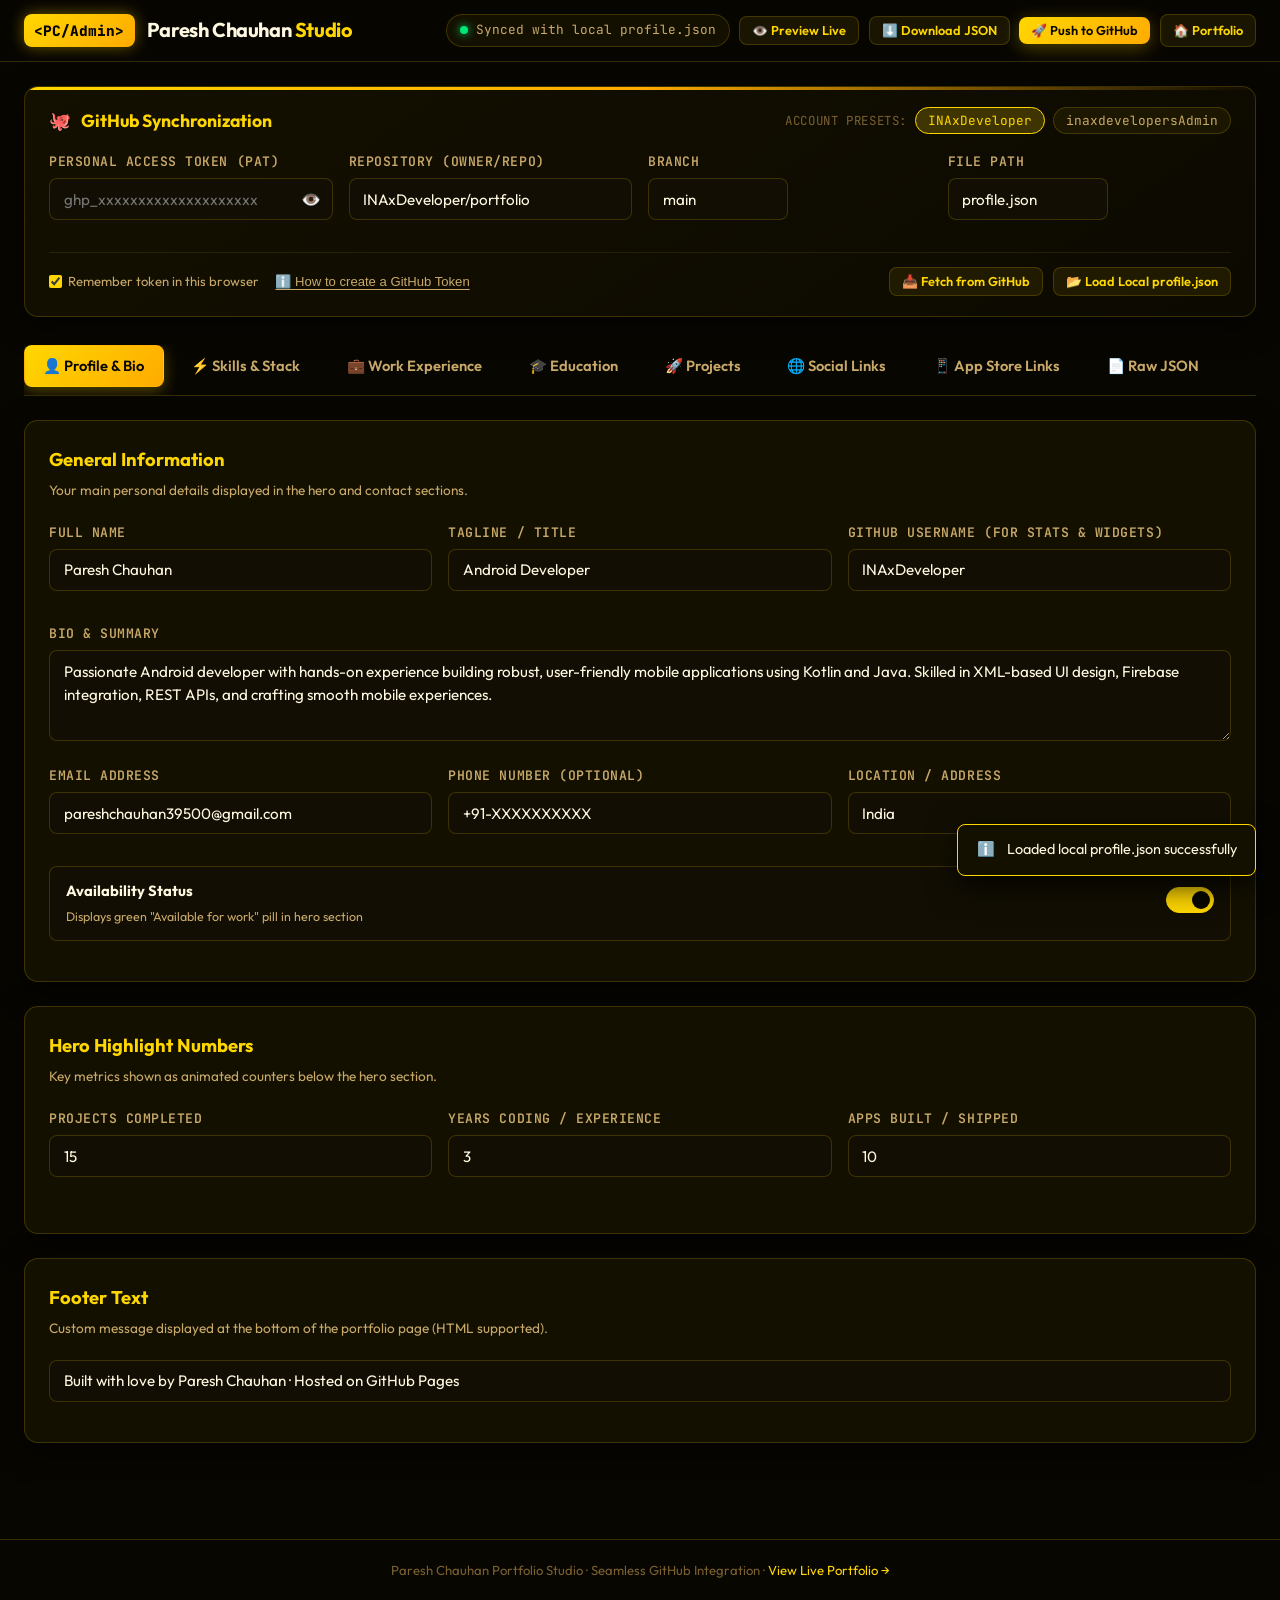
==== admin.html @ aa93a6c1 "Initial commit: Paresh Chauhan Luxury Portfolio & Visual Admin Studio" ====
<!DOCTYPE html>
<html lang="en">
<head>
  <meta charset="UTF-8" />
  <meta name="viewport" content="width=device-width, initial-scale=1.0" />
  <title>Paresh Chauhan | Visual Admin Studio</title>
  <meta name="description" content="Visual Admin Panel for Paresh Chauhan's Portfolio - edit profile, skills, projects, and push directly to GitHub." />
  <link rel="preconnect" href="https://fonts.googleapis.com" />
  <link rel="preconnect" href="https://fonts.gstatic.com" crossorigin />
  <link href="https://fonts.googleapis.com/css2?family=Outfit:wght@300;400;500;600;700;800&family=JetBrains+Mono:wght@400;500;600;700&display=swap" rel="stylesheet" />
  <link rel="stylesheet" href="admin.css" />
</head>
<body>

  <!-- ===== TOP HEADER ===== -->
  <header class="admin-header">
    <div class="header-inner">
      <div class="header-brand">
        <span class="brand-badge">&lt;PC/Admin&gt;</span>
        <div class="brand-title">Paresh Chauhan <span>Studio</span></div>
      </div>

      <div class="header-actions">
        <div class="status-pill" id="statusBar">
          <span class="status-dot" id="statusDot"></span>
          <span id="statusText">Checking connection...</span>
        </div>

        <button type="button" class="btn btn-secondary btn-sm" onclick="previewPortfolio()" title="Test changes on local portfolio">
          👁️ Preview Live
        </button>
        <button type="button" class="btn btn-secondary btn-sm" onclick="downloadJson()" title="Download profile.json backup">
          ⬇️ Download JSON
        </button>
        <button type="button" class="btn btn-primary btn-sm" onclick="openPushModal()" title="Commit & Push to GitHub">
          🚀 Push to GitHub
        </button>
        <a href="index.html" class="btn btn-secondary btn-sm" title="Go to public portfolio page">
          🏠 Portfolio
        </a>
      </div>
    </div>
  </header>

  <!-- ===== MAIN CONTAINER ===== -->
  <main class="admin-container">

    <!-- ===== GITHUB CREDENTIALS & REPO BAR ===== -->
    <section class="gh-card">
      <div class="gh-header">
        <div class="gh-title">
          <span>🐙</span> GitHub Synchronization
        </div>
        <div class="account-presets">
          <span class="preset-label">Account Presets:</span>
          <button type="button" class="preset-btn active" data-preset="inax">INAxDeveloper</button>
          <button type="button" class="preset-btn" data-preset="admin">inaxdevelopersAdmin</button>
        </div>
      </div>

      <div class="gh-form-grid">
        <div class="form-group">
          <label for="ghToken">Personal Access Token (PAT)</label>
          <div class="input-with-action">
            <input type="password" id="ghToken" class="form-control" placeholder="ghp_xxxxxxxxxxxxxxxxxxxx" autocomplete="off" />
            <button type="button" class="input-action-btn" id="tokenToggleBtn" onclick="toggleTokenVisibility()" title="Show/Hide Token">👁️</button>
          </div>
        </div>

        <div class="form-group">
          <label for="ghRepo">Repository (owner/repo)</label>
          <input type="text" id="ghRepo" class="form-control" placeholder="INAxDeveloper/portfolio" value="INAxDeveloper/portfolio" />
        </div>

        <div class="form-group" style="max-width: 140px;">
          <label for="ghBranch">Branch</label>
          <input type="text" id="ghBranch" class="form-control" placeholder="main" value="main" />
        </div>

        <div class="form-group" style="max-width: 160px;">
          <label for="ghFile">File Path</label>
          <input type="text" id="ghFile" class="form-control" placeholder="profile.json" value="profile.json" />
        </div>
      </div>

      <div class="gh-actions-bar">
        <div style="display:flex; align-items:center; gap:1rem; flex-wrap:wrap;">
          <label style="font-size:0.82rem; color:var(--text-secondary); display:flex; align-items:center; gap:0.4rem; cursor:pointer;">
            <input type="checkbox" id="rememberToken" checked style="accent-color:var(--gold-bright);" />
            Remember token in this browser
          </label>
          <button type="button" class="token-help-toggle" onclick="toggleTokenHelp()">
            ℹ️ How to create a GitHub Token
          </button>
        </div>

        <div style="display:flex; gap:0.6rem; flex-wrap:wrap;">
          <button type="button" class="btn btn-secondary btn-sm" onclick="loadFromGitHub()">
            📥 Fetch from GitHub
          </button>
          <button type="button" class="btn btn-secondary btn-sm" onclick="loadLocalProfile()">
            📂 Load Local profile.json
          </button>
        </div>
      </div>

      <!-- Expandable Token Guide -->
      <div class="token-help-box" id="tokenHelpBox">
        <strong>How to get a GitHub Personal Access Token (PAT):</strong>
        <ol>
          <li>Visit <a href="https://github.com/settings/tokens/new" target="_blank" rel="noopener">github.com/settings/tokens/new</a> (GitHub Developer Settings).</li>
          <li>Give note name: <code>Portfolio-Admin-Panel</code> and choose Expiration (e.g. 90 days or No expiration).</li>
          <li>Check the <strong><code>repo</code></strong> scope checkbox (Full control of private repositories & commit access).</li>
          <li>Click <strong>Generate token</strong> at the bottom, then copy the token (starts with <code>ghp_</code>) and paste it into the input above.</li>
        </ol>
      </div>
    </section>

    <!-- ===== NAVIGATION TABS ===== -->
    <div class="tabs-wrapper">
      <nav class="tabs-nav">
        <button type="button" class="tab-btn active" data-tab="profile">👤 Profile &amp; Bio</button>
        <button type="button" class="tab-btn" data-tab="skills">⚡ Skills &amp; Stack</button>
        <button type="button" class="tab-btn" data-tab="experience">💼 Work Experience</button>
        <button type="button" class="tab-btn" data-tab="education">🎓 Education</button>
        <button type="button" class="tab-btn" data-tab="projects">🚀 Projects</button>
        <button type="button" class="tab-btn" data-tab="socials">🌐 Social Links</button>
        <button type="button" class="tab-btn" data-tab="apps">📱 App Store Links</button>
        <button type="button" class="tab-btn" data-tab="raw">📄 Raw JSON</button>
      </nav>
    </div>

    <!-- ===== TAB 1: PROFILE & BIO ===== -->
    <section class="tab-content active" id="tab-profile">
      <div class="form-card">
        <div class="form-card-title">
          <span>General Information</span>
        </div>
        <p class="form-card-sub">Your main personal details displayed in the hero and contact sections.</p>

        <div class="form-row">
          <div class="form-group">
            <label for="f_name">Full Name</label>
            <input type="text" id="f_name" class="form-control" placeholder="Paresh Chauhan" onchange="markDirty()" />
          </div>
          <div class="form-group">
            <label for="f_tagline">Tagline / Title</label>
            <input type="text" id="f_tagline" class="form-control" placeholder="Android Developer" onchange="markDirty()" />
          </div>
          <div class="form-group">
            <label for="f_githubUsername">GitHub Username (for stats &amp; widgets)</label>
            <input type="text" id="f_githubUsername" class="form-control" placeholder="INAxDeveloper" onchange="markDirty()" />
          </div>
        </div>

        <div class="form-group">
          <label for="f_bio">Bio &amp; Summary</label>
          <textarea id="f_bio" class="form-control" rows="3" placeholder="Passionate Android developer crafting smooth mobile experiences with Kotlin and Java..." onchange="markDirty()"></textarea>
        </div>

        <div class="form-row">
          <div class="form-group">
            <label for="f_email">Email Address</label>
            <input type="email" id="f_email" class="form-control" placeholder="pareshchauhan39500@gmail.com" onchange="markDirty()" />
          </div>
          <div class="form-group">
            <label for="f_phone">Phone Number (optional)</label>
            <input type="text" id="f_phone" class="form-control" placeholder="+91-XXXXXXXXXX" onchange="markDirty()" />
          </div>
          <div class="form-group">
            <label for="f_address">Location / Address</label>
            <input type="text" id="f_address" class="form-control" placeholder="India" onchange="markDirty()" />
          </div>
        </div>

        <div class="form-group">
          <div class="switch-group">
            <div class="switch-label-group">
              <strong>Availability Status</strong>
              <span>Displays green &quot;Available for work&quot; pill in hero section</span>
            </div>
            <label class="switch">
              <input type="checkbox" id="f_available" checked onchange="markDirty()" />
              <span class="slider"></span>
            </label>
          </div>
        </div>
      </div>

      <!-- Stats Counters Card -->
      <div class="form-card">
        <div class="form-card-title">
          <span>Hero Highlight Numbers</span>
        </div>
        <p class="form-card-sub">Key metrics shown as animated counters below the hero section.</p>

        <div class="form-row">
          <div class="form-group">
            <label for="f_stat_projects">Projects Completed</label>
            <input type="number" id="f_stat_projects" class="form-control" value="15" min="0" onchange="markDirty()" />
          </div>
          <div class="form-group">
            <label for="f_stat_years">Years Coding / Experience</label>
            <input type="number" id="f_stat_years" class="form-control" value="3" min="0" onchange="markDirty()" />
          </div>
          <div class="form-group">
            <label for="f_stat_apps">Apps Built / Shipped</label>
            <input type="number" id="f_stat_apps" class="form-control" value="10" min="0" onchange="markDirty()" />
          </div>
        </div>
      </div>

      <!-- Footer Text Card -->
      <div class="form-card">
        <div class="form-card-title">
          <span>Footer Text</span>
        </div>
        <p class="form-card-sub">Custom message displayed at the bottom of the portfolio page (HTML supported).</p>
        <div class="form-group">
          <input type="text" id="f_footerText" class="form-control" placeholder="Built with ❤️ by Paresh Chauhan · Hosted on GitHub Pages" onchange="markDirty()" />
        </div>
      </div>
    </section>

    <!-- ===== TAB 2: SKILLS & TECH ===== -->
    <section class="tab-content" id="tab-skills">
      <!-- Tech Pills -->
      <div class="form-card">
        <div class="form-card-title">
          <span>Tech Stack Highlight Badges</span>
        </div>
        <p class="form-card-sub">Quick badges displayed below the skills grid (e.g. Kotlin, Java, MVVM, Room DB, Firebase).</p>
        
        <div class="pills-manager" id="techPillsContainer">
          <!-- Rendered by JS -->
        </div>

        <div style="display:flex; gap:0.5rem; max-width:400px;">
          <input type="text" id="newTechPillInput" class="form-control" placeholder="Add new technology (e.g. Jetpack Compose)" onkeydown="if(event.key==='Enter'){event.preventDefault(); addTechPill();}" />
          <button type="button" class="btn btn-secondary btn-sm" onclick="addTechPill()">+ Add Tag</button>
        </div>
      </div>

      <!-- Skill Categories -->
      <div class="form-card">
        <div class="form-card-title">
          <span>Categorized Skill Bars</span>
          <button type="button" class="btn btn-primary btn-sm" onclick="addSkillCategory()">+ Add Category</button>
        </div>
        <p class="form-card-sub">Group your skills into categories with proficiency percentages (0-100%).</p>

        <div id="skillsCategoriesContainer">
          <!-- Rendered by JS -->
        </div>
      </div>
    </section>

    <!-- ===== TAB 3: EXPERIENCE ===== -->
    <section class="tab-content" id="tab-experience">
      <div class="form-card">
        <div class="form-card-title">
          <span>Professional Experience Timeline</span>
          <button type="button" class="btn btn-primary btn-sm" onclick="addExperience()">+ Add Experience</button>
        </div>
        <p class="form-card-sub">Past work history, roles, client projects, and freelance work.</p>

        <div id="experienceContainer">
          <!-- Rendered by JS -->
        </div>
      </div>
    </section>

    <!-- ===== TAB 4: EDUCATION ===== -->
    <section class="tab-content" id="tab-education">
      <div class="form-card">
        <div class="form-card-title">
          <span>Education Timeline</span>
          <button type="button" class="btn btn-primary btn-sm" onclick="addEducation()">+ Add Education</button>
        </div>
        <p class="form-card-sub">Degrees, colleges, universities, and diplomas.</p>

        <div id="educationContainer">
          <!-- Rendered by JS -->
        </div>
      </div>
    </section>

    <!-- ===== TAB 5: PROJECTS ===== -->
    <section class="tab-content" id="tab-projects">
      <div class="form-card">
        <div class="form-card-title">
          <span>Featured &amp; Published Projects</span>
          <button type="button" class="btn btn-primary btn-sm" onclick="addProject()">+ Add New Project</button>
        </div>
        <p class="form-card-sub">Showcase your mobile apps, repositories, and case studies.</p>

        <div id="projectsContainer">
          <!-- Rendered by JS -->
        </div>
      </div>
    </section>

    <!-- ===== TAB 6: SOCIAL LINKS ===== -->
    <section class="tab-content" id="tab-socials">
      <div class="form-card">
        <div class="form-card-title">
          <span>Social &amp; Contact Links</span>
          <button type="button" class="btn btn-primary btn-sm" onclick="addSocial()">+ Add Social Link</button>
        </div>
        <p class="form-card-sub">Links shown in the contact card (GitHub, LinkedIn, Email, etc.).</p>

        <div id="socialsContainer">
          <!-- Rendered by JS -->
        </div>
      </div>
    </section>

    <!-- ===== TAB 7: APP LINKS ===== -->
    <section class="tab-content" id="tab-apps">
      <div class="form-card">
        <div class="form-card-title">
          <span>Store App Downloads</span>
          <button type="button" class="btn btn-primary btn-sm" onclick="addApp()">+ Add App Link</button>
        </div>
        <p class="form-card-sub">Direct links to apps on Google Play Store, Apple App Store, or APK downloads.</p>

        <div id="appsContainer">
          <!-- Rendered by JS -->
        </div>
      </div>
    </section>

    <!-- ===== TAB 8: RAW JSON ===== -->
    <section class="tab-content" id="tab-raw">
      <div class="form-card">
        <div class="form-card-title">
          <span>Direct JSON Editor</span>
          <div style="display:flex; gap:0.5rem;">
            <button type="button" class="btn btn-secondary btn-sm" onclick="copyRawJson()">📋 Copy JSON</button>
            <button type="button" class="btn btn-primary btn-sm" onclick="applyRawJson()">Apply to Form</button>
          </div>
        </div>
        <p class="form-card-sub">You can copy or paste formatted <code>profile.json</code> data here.</p>

        <textarea id="rawJsonEditor" class="json-editor" spellcheck="false"></textarea>
      </div>
    </section>

  </main>

  <!-- ===== PUSH CONFIRMATION MODAL ===== -->
  <div class="modal-overlay" id="pushModal">
    <div class="modal-box">
      <button type="button" class="modal-close" onclick="closePushModal()">✕</button>
      <div class="modal-title">🚀 Push to GitHub</div>
      <p style="color:var(--text-secondary); font-size:0.9rem; margin-bottom:1.25rem;">
        This will commit and update <strong style="color:var(--gold-bright);" id="pushConfirmFile">profile.json</strong> directly to the repository:
      </p>

      <div style="background:var(--bg-input); border:1px solid var(--border); border-radius:var(--radius-sm); padding:1rem; margin-bottom:1.25rem; font-family:var(--font-mono); font-size:0.85rem;">
        <div>Repository: <strong style="color:var(--gold-bright);" id="pushConfirmRepo">INAxDeveloper/portfolio</strong></div>
        <div>Branch: <strong style="color:var(--gold-bright);" id="pushConfirmBranch">main</strong></div>
      </div>

      <div class="form-group">
        <label for="commitMsgInput">Commit Message</label>
        <input type="text" id="commitMsgInput" class="form-control" value="Update profile.json via Visual Admin Studio" />
      </div>

      <div style="display:flex; justify-content:flex-end; gap:0.75rem; margin-top:1.5rem;">
        <button type="button" class="btn btn-secondary" onclick="closePushModal()">Cancel</button>
        <button type="button" class="btn btn-primary" id="confirmPushBtn" onclick="executePushToGitHub()">
          Confirm &amp; Push to GitHub 🚀
        </button>
      </div>
    </div>
  </div>

  <!-- ===== LOADING OVERLAY ===== -->
  <div id="loadingOverlay" style="display:none; position:fixed; inset:0; background:rgba(8,6,0,0.85); backdrop-filter:blur(6px); z-index:9999; align-items:center; justify-content:center; flex-direction:column; gap:1rem;">
    <div style="font-size:2.5rem; animation:spin 1s linear infinite;">⚙️</div>
    <div id="loadingText" style="color:var(--gold-bright); font-family:var(--font-mono); font-size:1rem;">Loading...</div>
  </div>

  <style>
    @keyframes spin { 100% { transform: rotate(360deg); } }
  </style>

  <!-- ===== TOAST CONTAINER ===== -->
  <div class="toast-container" id="toastContainer"></div>

  <!-- ===== FOOTER ===== -->
  <footer class="admin-footer">
    Paresh Chauhan Portfolio Studio · Seamless GitHub Integration · <a href="index.html">View Live Portfolio &rarr;</a>
  </footer>

  <script src="admin.js"></script>
</body>
</html>
---- admin.css ----
/* ================================================================
   admin.css — Paresh Chauhan Visual Admin Studio
   Luxury Gold / Yellow Dark Theme
   ================================================================ */

*, *::before, *::after {
  box-sizing: border-box;
  margin: 0;
  padding: 0;
}

:root {
  --bg-primary:    #080600;
  --bg-secondary:  #0f0b00;
  --bg-card:       #141000;
  --bg-card-hover: #1c1500;
  --bg-input:      #120e03;
  --gold-bright:   #FFD700;
  --gold-mid:      #FFC107;
  --gold-dark:     #E6A817;
  --gold-dim:      #2a1f00;
  --amber:         #FFAB00;
  --text-primary:  #FFF8E1;
  --text-secondary:#C8A96A;
  --text-muted:    #7A6030;
  --border:        rgba(255, 215, 0, 0.18);
  --border-focus:  rgba(255, 215, 0, 0.6);
  --glow:          rgba(255, 215, 0, 0.25);
  --success:       #00e676;
  --danger:        #ff5252;
  --info:          #40c4ff;
  --font-main:     'Outfit', -apple-system, BlinkMacSystemFont, sans-serif;
  --font-mono:     'JetBrains Mono', monospace;
  --radius-sm:     8px;
  --radius-md:     14px;
  --radius-lg:     20px;
  --shadow-card:   0 8px 30px rgba(0, 0, 0, 0.6);
  --shadow-glow:   0 0 25px rgba(255, 215, 0, 0.15);
  --transition:    0.25s ease;
}

body {
  font-family: var(--font-main);
  background: var(--bg-primary);
  color: var(--text-primary);
  line-height: 1.6;
  min-height: 100vh;
  display: flex;
  flex-direction: column;
}

/* Scrollbars */
::-webkit-scrollbar { width: 8px; height: 8px; }
::-webkit-scrollbar-track { background: var(--bg-primary); }
::-webkit-scrollbar-thumb { background: rgba(255, 215, 0, 0.2); border-radius: 4px; }
::-webkit-scrollbar-thumb:hover { background: var(--gold-mid); }

/* Header */
.admin-header {
  position: sticky;
  top: 0;
  z-index: 100;
  background: rgba(8, 6, 0, 0.95);
  backdrop-filter: blur(12px);
  border-bottom: 1px solid var(--border);
  padding: 0.85rem 1.5rem;
}

.header-inner {
  max-width: 1400px;
  margin: 0 auto;
  display: flex;
  align-items: center;
  justify-content: space-between;
  gap: 1rem;
  flex-wrap: wrap;
}

.header-brand {
  display: flex;
  align-items: center;
  gap: 0.75rem;
  text-decoration: none;
}

.brand-badge {
  background: linear-gradient(135deg, var(--gold-bright), var(--amber));
  color: #080600;
  font-family: var(--font-mono);
  font-weight: 800;
  font-size: 0.9rem;
  padding: 0.3rem 0.65rem;
  border-radius: var(--radius-sm);
  box-shadow: 0 0 15px rgba(255, 215, 0, 0.4);
}

.brand-title {
  font-size: 1.25rem;
  font-weight: 700;
  color: var(--text-primary);
  letter-spacing: -0.02em;
}

.brand-title span {
  color: var(--gold-bright);
}

.header-actions {
  display: flex;
  align-items: center;
  gap: 0.6rem;
  flex-wrap: wrap;
}

/* Status Pill */
.status-pill {
  display: inline-flex;
  align-items: center;
  gap: 0.5rem;
  font-size: 0.8rem;
  font-family: var(--font-mono);
  padding: 0.35rem 0.8rem;
  border-radius: 50px;
  background: var(--bg-card);
  border: 1px solid var(--border);
  color: var(--text-secondary);
}

.status-dot {
  width: 8px;
  height: 8px;
  border-radius: 50%;
  background: #777;
}

.status-dot.synced {
  background: var(--success);
  box-shadow: 0 0 8px var(--success);
}

.status-dot.unsaved {
  background: var(--amber);
  box-shadow: 0 0 8px var(--amber);
}

.status-dot.error {
  background: var(--danger);
  box-shadow: 0 0 8px var(--danger);
}

/* Buttons */
.btn {
  display: inline-flex;
  align-items: center;
  justify-content: center;
  gap: 0.45rem;
  padding: 0.55rem 1.1rem;
  border-radius: var(--radius-sm);
  font-family: var(--font-main);
  font-size: 0.9rem;
  font-weight: 600;
  cursor: pointer;
  border: none;
  transition: all var(--transition);
  text-decoration: none;
  white-space: nowrap;
}

.btn-primary {
  background: linear-gradient(135deg, var(--gold-bright), var(--amber));
  color: #080600;
  box-shadow: 0 4px 18px rgba(255, 215, 0, 0.3);
}

.btn-primary:hover {
  transform: translateY(-2px);
  box-shadow: 0 6px 24px rgba(255, 215, 0, 0.5);
  background: linear-gradient(135deg, #FFE55C, var(--gold-bright));
}

.btn-secondary {
  background: rgba(255, 215, 0, 0.08);
  color: var(--gold-bright);
  border: 1px solid var(--border);
}

.btn-secondary:hover {
  background: rgba(255, 215, 0, 0.16);
  border-color: var(--gold-bright);
}

.btn-danger {
  background: rgba(255, 82, 82, 0.12);
  color: #ff8080;
  border: 1px solid rgba(255, 82, 82, 0.3);
}

.btn-danger:hover {
  background: rgba(255, 82, 82, 0.25);
  border-color: var(--danger);
}

.btn-sm {
  padding: 0.35rem 0.75rem;
  font-size: 0.8rem;
}

.btn-icon {
  padding: 0.45rem;
  line-height: 1;
}

/* Layout */
.admin-container {
  max-width: 1400px;
  width: 100%;
  margin: 1.5rem auto;
  padding: 0 1.5rem 3rem;
  flex: 1;
}

/* GitHub Settings Bar Card */
.gh-card {
  background: linear-gradient(145deg, #141000, #0c0901);
  border: 1px solid var(--border);
  border-radius: var(--radius-md);
  padding: 1.25rem 1.5rem;
  margin-bottom: 1.75rem;
  box-shadow: var(--shadow-card);
  position: relative;
  overflow: hidden;
}

.gh-card::before {
  content: '';
  position: absolute;
  top: 0; left: 0; right: 0; height: 3px;
  background: linear-gradient(90deg, var(--gold-bright), var(--amber), transparent);
}

.gh-header {
  display: flex;
  align-items: center;
  justify-content: space-between;
  margin-bottom: 1rem;
  flex-wrap: wrap;
  gap: 0.5rem;
}

.gh-title {
  display: flex;
  align-items: center;
  gap: 0.6rem;
  font-size: 1.1rem;
  font-weight: 700;
  color: var(--gold-bright);
}

.account-presets {
  display: flex;
  align-items: center;
  gap: 0.5rem;
  flex-wrap: wrap;
}

.preset-label {
  font-size: 0.78rem;
  color: var(--text-muted);
  text-transform: uppercase;
  letter-spacing: 0.05em;
  font-family: var(--font-mono);
}

.preset-btn {
  background: rgba(255, 215, 0, 0.06);
  border: 1px solid var(--border);
  color: var(--text-secondary);
  border-radius: 50px;
  padding: 0.25rem 0.75rem;
  font-size: 0.8rem;
  font-family: var(--font-mono);
  cursor: pointer;
  transition: all var(--transition);
}

.preset-btn:hover, .preset-btn.active {
  background: rgba(255, 215, 0, 0.2);
  color: var(--gold-bright);
  border-color: var(--gold-bright);
}

.gh-form-grid {
  display: grid;
  grid-template-columns: repeat(auto-fit, minmax(220px, 1fr));
  gap: 1rem;
  margin-bottom: 1rem;
}

.gh-actions-bar {
  display: flex;
  align-items: center;
  justify-content: space-between;
  gap: 0.75rem;
  flex-wrap: wrap;
  padding-top: 0.85rem;
  border-top: 1px solid rgba(255, 215, 0, 0.1);
}

.token-help-toggle {
  background: none;
  border: none;
  color: var(--text-secondary);
  font-size: 0.82rem;
  cursor: pointer;
  text-decoration: underline;
  text-underline-offset: 3px;
  transition: color var(--transition);
}

.token-help-toggle:hover {
  color: var(--gold-bright);
}

.token-help-box {
  background: rgba(255, 215, 0, 0.04);
  border: 1px dashed var(--border);
  border-radius: var(--radius-sm);
  padding: 1rem;
  margin-top: 1rem;
  font-size: 0.85rem;
  color: var(--text-secondary);
  display: none;
}

.token-help-box.show {
  display: block;
  animation: fadeIn 0.3s ease;
}

.token-help-box ol {
  margin-left: 1.5rem;
  margin-top: 0.5rem;
}

.token-help-box li {
  margin-bottom: 0.35rem;
}

.token-help-box a {
  color: var(--gold-bright);
  text-decoration: underline;
}

/* Tabs Bar */
.tabs-wrapper {
  margin-bottom: 1.5rem;
  border-bottom: 1px solid var(--border);
  position: relative;
}

.tabs-nav {
  display: flex;
  gap: 0.5rem;
  overflow-x: auto;
  padding-bottom: 0.5rem;
  scrollbar-width: none;
}
.tabs-nav::-webkit-scrollbar { display: none; }

.tab-btn {
  display: inline-flex;
  align-items: center;
  gap: 0.5rem;
  padding: 0.65rem 1.15rem;
  background: transparent;
  border: 1px solid transparent;
  border-radius: var(--radius-sm);
  color: var(--text-secondary);
  font-family: var(--font-main);
  font-size: 0.92rem;
  font-weight: 600;
  cursor: pointer;
  transition: all var(--transition);
  white-space: nowrap;
}

.tab-btn:hover {
  color: var(--text-primary);
  background: rgba(255, 215, 0, 0.05);
}

.tab-btn.active {
  color: #080600;
  background: linear-gradient(135deg, var(--gold-bright), var(--amber));
  box-shadow: 0 4px 15px rgba(255, 215, 0, 0.3);
}

/* Tab Panels */
.tab-content {
  display: none;
}

.tab-content.active {
  display: block;
  animation: fadeIn 0.3s ease;
}

@keyframes fadeIn {
  from { opacity: 0; transform: translateY(6px); }
  to { opacity: 1; transform: translateY(0); }
}

/* Section Card */
.form-card {
  background: var(--bg-card);
  border: 1px solid var(--border);
  border-radius: var(--radius-md);
  padding: 1.5rem;
  margin-bottom: 1.5rem;
  box-shadow: var(--shadow-card);
}

.form-card-title {
  font-size: 1.15rem;
  font-weight: 700;
  color: var(--gold-bright);
  margin-bottom: 0.35rem;
  display: flex;
  align-items: center;
  justify-content: space-between;
}

.form-card-sub {
  font-size: 0.85rem;
  color: var(--text-secondary);
  margin-bottom: 1.25rem;
}

/* Form Controls */
.form-row {
  display: grid;
  grid-template-columns: repeat(auto-fit, minmax(240px, 1fr));
  gap: 1rem;
  margin-bottom: 1rem;
}

.form-group {
  margin-bottom: 1rem;
}

.form-group label {
  display: block;
  font-size: 0.82rem;
  font-weight: 600;
  color: var(--text-secondary);
  margin-bottom: 0.4rem;
  text-transform: uppercase;
  letter-spacing: 0.04em;
  font-family: var(--font-mono);
}

.form-control {
  width: 100%;
  background: var(--bg-input);
  border: 1px solid var(--border);
  border-radius: var(--radius-sm);
  padding: 0.65rem 0.85rem;
  color: var(--text-primary);
  font-family: var(--font-main);
  font-size: 0.95rem;
  outline: none;
  transition: all var(--transition);
}

.form-control:focus {
  border-color: var(--gold-bright);
  box-shadow: 0 0 0 3px rgba(255, 215, 0, 0.15);
  background: #171104;
}

textarea.form-control {
  resize: vertical;
  min-height: 90px;
  line-height: 1.5;
}

.input-with-action {
  position: relative;
  display: flex;
  align-items: center;
}

.input-with-action input {
  padding-right: 2.5rem;
}

.input-action-btn {
  position: absolute;
  right: 0.5rem;
  background: none;
  border: none;
  color: var(--text-secondary);
  cursor: pointer;
  padding: 0.25rem;
  font-size: 1rem;
}

.input-action-btn:hover {
  color: var(--gold-bright);
}

/* Switch Toggle */
.switch-group {
  display: flex;
  align-items: center;
  justify-content: space-between;
  background: var(--bg-input);
  border: 1px solid var(--border);
  border-radius: var(--radius-sm);
  padding: 0.75rem 1rem;
}

.switch-label-group strong {
  display: block;
  font-size: 0.92rem;
  color: var(--text-primary);
}

.switch-label-group span {
  font-size: 0.78rem;
  color: var(--text-secondary);
}

.switch {
  position: relative;
  display: inline-block;
  width: 48px;
  height: 26px;
  flex-shrink: 0;
}

.switch input {
  opacity: 0;
  width: 0;
  height: 0;
}

.slider {
  position: absolute;
  cursor: pointer;
  inset: 0;
  background-color: #2a2007;
  transition: 0.3s;
  border-radius: 34px;
  border: 1px solid var(--border);
}

.slider:before {
  position: absolute;
  content: "";
  height: 18px;
  width: 18px;
  left: 3px;
  bottom: 3px;
  background-color: var(--text-secondary);
  transition: 0.3s;
  border-radius: 50%;
}

input:checked + .slider {
  background-color: var(--gold-bright);
  border-color: var(--gold-bright);
}

input:checked + .slider:before {
  transform: translateX(22px);
  background-color: #080600;
}

/* Dynamic Cards (Skills, Experience, Projects) */
.item-card {
  background: var(--bg-secondary);
  border: 1px solid var(--border);
  border-radius: var(--radius-sm);
  padding: 1.15rem;
  margin-bottom: 1rem;
  position: relative;
  transition: border-color var(--transition);
}

.item-card:hover {
  border-color: rgba(255, 215, 0, 0.4);
}

.item-card-header {
  display: flex;
  align-items: center;
  justify-content: space-between;
  margin-bottom: 0.85rem;
  padding-bottom: 0.65rem;
  border-bottom: 1px solid rgba(255, 215, 0, 0.08);
}

.item-card-title {
  font-size: 0.95rem;
  font-weight: 700;
  color: var(--gold-bright);
  display: flex;
  align-items: center;
  gap: 0.5rem;
}

.item-card-tools {
  display: flex;
  align-items: center;
  gap: 0.35rem;
}

/* Skill Slider */
.skill-row {
  display: grid;
  grid-template-columns: 1fr 140px auto;
  gap: 0.75rem;
  align-items: center;
  margin-bottom: 0.65rem;
  background: var(--bg-input);
  padding: 0.5rem 0.75rem;
  border-radius: var(--radius-sm);
  border: 1px solid rgba(255, 215, 0, 0.08);
}

.skill-range-wrap {
  display: flex;
  align-items: center;
  gap: 0.5rem;
}

.skill-range-wrap input[type="range"] {
  flex: 1;
  accent-color: var(--gold-bright);
}

.skill-level-badge {
  font-family: var(--font-mono);
  font-size: 0.78rem;
  font-weight: 700;
  color: var(--gold-bright);
  min-width: 38px;
  text-align: right;
}

/* Tech Pills Container */
.pills-manager {
  display: flex;
  flex-wrap: wrap;
  gap: 0.5rem;
  margin-top: 0.75rem;
  margin-bottom: 1rem;
  min-height: 40px;
  padding: 0.75rem;
  background: var(--bg-input);
  border: 1px dashed var(--border);
  border-radius: var(--radius-sm);
}

.tag-pill {
  display: inline-flex;
  align-items: center;
  gap: 0.4rem;
  background: rgba(255, 215, 0, 0.1);
  color: var(--gold-bright);
  border: 1px solid rgba(255, 215, 0, 0.3);
  padding: 0.25rem 0.65rem;
  border-radius: 50px;
  font-size: 0.8rem;
  font-family: var(--font-mono);
}

.tag-pill-remove {
  background: none;
  border: none;
  color: var(--text-secondary);
  cursor: pointer;
  font-size: 0.85rem;
  line-height: 1;
}

.tag-pill-remove:hover {
  color: var(--danger);
}

/* Emoji Picker row */
.emoji-picker-row {
  display: flex;
  gap: 0.35rem;
  flex-wrap: wrap;
  margin-top: 0.35rem;
}

.emoji-btn {
  background: var(--bg-input);
  border: 1px solid var(--border);
  border-radius: 6px;
  padding: 0.3rem 0.55rem;
  font-size: 1.1rem;
  cursor: pointer;
  transition: all var(--transition);
}

.emoji-btn:hover {
  background: rgba(255, 215, 0, 0.2);
  transform: scale(1.15);
}

/* Raw JSON editor */
.json-editor {
  width: 100%;
  height: 420px;
  background: #050400;
  color: #FFE082;
  font-family: var(--font-mono);
  font-size: 0.85rem;
  border: 1px solid var(--border);
  border-radius: var(--radius-sm);
  padding: 1rem;
  line-height: 1.5;
  outline: none;
  white-space: pre;
  tab-size: 2;
}

.json-editor:focus {
  border-color: var(--gold-bright);
}

/* Modal */
.modal-overlay {
  position: fixed;
  inset: 0;
  background: rgba(0, 0, 0, 0.8);
  backdrop-filter: blur(8px);
  z-index: 1000;
  display: flex;
  align-items: center;
  justify-content: center;
  padding: 1rem;
  opacity: 0;
  pointer-events: none;
  transition: opacity var(--transition);
}

.modal-overlay.active {
  opacity: 1;
  pointer-events: auto;
}

.modal-box {
  background: var(--bg-card);
  border: 1px solid var(--gold-bright);
  box-shadow: 0 0 40px rgba(255, 215, 0, 0.25);
  border-radius: var(--radius-md);
  max-width: 600px;
  width: 100%;
  padding: 2rem;
  position: relative;
  max-height: 90vh;
  overflow-y: auto;
}

.modal-title {
  font-size: 1.35rem;
  font-weight: 700;
  color: var(--gold-bright);
  margin-bottom: 0.5rem;
}

.modal-close {
  position: absolute;
  top: 1.25rem;
  right: 1.25rem;
  background: none;
  border: none;
  color: var(--text-secondary);
  font-size: 1.25rem;
  cursor: pointer;
}

.modal-close:hover {
  color: var(--gold-bright);
}

/* Toast System */
.toast-container {
  position: fixed;
  bottom: 1.5rem;
  right: 1.5rem;
  z-index: 9999;
  display: flex;
  flex-direction: column;
  gap: 0.75rem;
  max-width: 400px;
}

.toast {
  background: var(--bg-card);
  border: 1px solid var(--border);
  box-shadow: 0 10px 30px rgba(0,0,0,0.8);
  border-radius: var(--radius-sm);
  padding: 0.85rem 1.15rem;
  display: flex;
  align-items: flex-start;
  gap: 0.75rem;
  animation: slideInRight 0.3s ease;
  font-size: 0.9rem;
}

.toast.success { border-color: var(--success); }
.toast.error   { border-color: var(--danger); }
.toast.info    { border-color: var(--gold-bright); }

@keyframes slideInRight {
  from { opacity: 0; transform: translateX(40px); }
  to { opacity: 1; transform: translateX(0); }
}

/* Footer */
.admin-footer {
  border-top: 1px solid var(--border);
  padding: 1.25rem;
  text-align: center;
  font-size: 0.82rem;
  color: var(--text-muted);
}

.admin-footer a {
  color: var(--gold-bright);
  text-decoration: none;
}

/* Responsive */
@media (max-width: 768px) {
  .header-inner { flex-direction: column; align-items: flex-start; }
  .gh-actions-bar { flex-direction: column; align-items: stretch; }
  .skill-row { grid-template-columns: 1fr; }
}
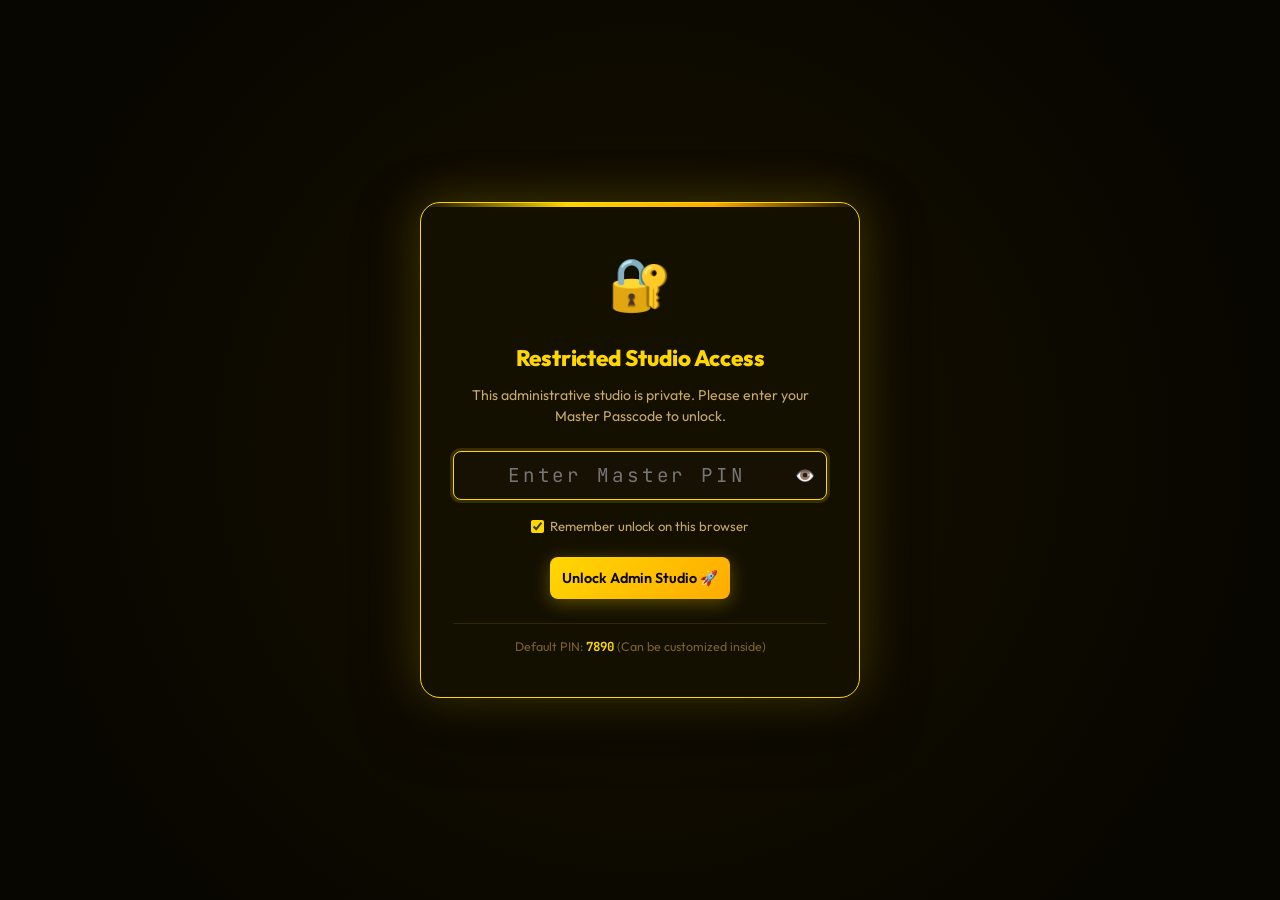
==== commit 04abcdc7: "Add private Master PIN gate to admin studio and hide public button" ====
--- a/admin.html
+++ b/admin.html
@@ -12,6 +12,44 @@
 </head>
 <body>
 
+  <!-- ===== AUTH GATE LOCK OVERLAY (Private Access) ===== -->
+  <div id="authGateOverlay" class="auth-gate-overlay">
+    <div class="auth-card" id="authCard">
+      <div class="auth-shield">🔐</div>
+      <h2 class="auth-title">Restricted Studio Access</h2>
+      <p class="auth-subtitle">This administrative studio is private. Please enter your Master Passcode to unlock.</p>
+
+      <form id="authPinForm" onsubmit="event.preventDefault(); verifyPin();" style="margin-top:1.25rem;">
+        <div class="form-group">
+          <div class="input-with-action">
+            <input type="password" id="authPinInput" class="form-control" placeholder="Enter Master PIN" autocomplete="current-password" autofocus style="text-align:center; font-size:1.2rem; letter-spacing:0.15em; font-family:var(--font-mono);" />
+            <button type="button" class="input-action-btn" id="authPinToggleBtn" onclick="toggleAuthVisibility()" title="Show/Hide PIN">👁️</button>
+          </div>
+        </div>
+
+        <div style="margin: 0.75rem 0 1.25rem; display:flex; align-items:center; justify-content:center; gap:0.5rem;">
+          <label style="font-size:0.82rem; color:var(--text-secondary); cursor:pointer; display:flex; align-items:center; gap:0.4rem;">
+            <input type="checkbox" id="authRememberMe" checked style="accent-color:var(--gold-bright);" />
+            Remember unlock on this browser
+          </label>
+        </div>
+
+        <button type="submit" class="btn btn-primary btn-full" style="padding:0.75rem;">
+          Unlock Admin Studio 🚀
+        </button>
+      </form>
+
+      <div id="authErrorMsg" style="display:none; color:var(--danger); font-size:0.85rem; margin-top:0.85rem; font-weight:600;"></div>
+
+      <div style="margin-top:1.5rem; border-top:1px solid rgba(255,215,0,0.12); padding-top:0.85rem; font-size:0.78rem; color:var(--text-muted);">
+        Default PIN: <strong style="color:var(--gold-bright); font-family:var(--font-mono);">7890</strong> (Can be customized inside)
+      </div>
+    </div>
+  </div>
+
+  <!-- ===== PROTECTED ADMIN APP ROOT ===== -->
+  <div id="adminAppRoot" style="display:none; flex-direction:column; min-height:100vh;">
+
   <!-- ===== TOP HEADER ===== -->
   <header class="admin-header">
     <div class="header-inner">
@@ -34,6 +72,12 @@
         </button>
         <button type="button" class="btn btn-primary btn-sm" onclick="openPushModal()" title="Commit & Push to GitHub">
           🚀 Push to GitHub
+        </button>
+        <button type="button" class="btn btn-secondary btn-sm" onclick="openChangePinModal()" title="Change Master PIN">
+          🔑 PIN
+        </button>
+        <button type="button" class="btn btn-danger btn-sm" onclick="lockStudio()" title="Lock Studio">
+          🔒 Lock
         </button>
         <a href="index.html" class="btn btn-secondary btn-sm" title="Go to public portfolio page">
           🏠 Portfolio
@@ -394,6 +438,40 @@
     Paresh Chauhan Portfolio Studio · Seamless GitHub Integration · <a href="index.html">View Live Portfolio &rarr;</a>
   </footer>
 
+  </div><!-- /#adminAppRoot -->
+
+  <!-- ===== CHANGE PIN MODAL ===== -->
+  <div class="modal-overlay" id="changePinModal">
+    <div class="modal-box">
+      <button type="button" class="modal-close" onclick="closeChangePinModal()">✕</button>
+      <div class="modal-title">🔑 Change Master PIN</div>
+      <p style="color:var(--text-secondary); font-size:0.88rem; margin-bottom:1.25rem;">
+        Update the secret passcode used to unlock this administrative studio.
+      </p>
+
+      <form id="changePinForm" onsubmit="event.preventDefault(); saveNewPin();">
+        <div class="form-group">
+          <label for="oldPinInput">Current PIN</label>
+          <input type="password" id="oldPinInput" class="form-control" placeholder="Enter current PIN" required />
+        </div>
+        <div class="form-group">
+          <label for="newPinInput">New PIN / Password</label>
+          <input type="password" id="newPinInput" class="form-control" placeholder="Enter new PIN (minimum 4 characters)" minlength="4" required />
+        </div>
+        <div class="form-group">
+          <label for="confirmPinInput">Confirm New PIN</label>
+          <input type="password" id="confirmPinInput" class="form-control" placeholder="Re-enter new PIN" minlength="4" required />
+        </div>
+        <div id="pinErrorMsg" style="display:none; color:var(--danger); font-size:0.85rem; margin-bottom:0.75rem;"></div>
+
+        <div style="display:flex; justify-content:flex-end; gap:0.75rem; margin-top:1.5rem;">
+          <button type="button" class="btn btn-secondary" onclick="closeChangePinModal()">Cancel</button>
+          <button type="submit" class="btn btn-primary">Save New PIN 💾</button>
+        </div>
+      </form>
+    </div>
+  </div>
+
   <script src="admin.js"></script>
 </body>
 </html>
--- a/admin.css
+++ b/admin.css
@@ -843,3 +843,81 @@
   .gh-actions-bar { flex-direction: column; align-items: stretch; }
   .skill-row { grid-template-columns: 1fr; }
 }
+
+/* ===== AUTH GATE LOCK OVERLAY ===== */
+.auth-gate-overlay {
+  position: fixed;
+  inset: 0;
+  background: radial-gradient(circle at center, #171100 0%, #080600 80%);
+  z-index: 100000;
+  display: flex;
+  align-items: center;
+  justify-content: center;
+  padding: 1.5rem;
+  backdrop-filter: blur(16px);
+  transition: opacity 0.4s ease, visibility 0.4s ease;
+}
+
+.auth-gate-overlay.hidden {
+  opacity: 0;
+  visibility: hidden;
+  pointer-events: none;
+}
+
+.auth-card {
+  background: var(--bg-card);
+  border: 1px solid var(--gold-bright);
+  box-shadow: 0 0 50px rgba(255, 215, 0, 0.25), 0 20px 60px rgba(0, 0, 0, 0.9);
+  border-radius: var(--radius-lg);
+  max-width: 440px;
+  width: 100%;
+  padding: 2.5rem 2rem;
+  text-align: center;
+  position: relative;
+  overflow: hidden;
+}
+
+.auth-card::before {
+  content: '';
+  position: absolute;
+  top: 0; left: 0; right: 0; height: 4px;
+  background: linear-gradient(90deg, transparent, var(--gold-bright), var(--amber), transparent);
+}
+
+.auth-shield {
+  font-size: 3.2rem;
+  margin-bottom: 1rem;
+  display: inline-block;
+  animation: floatShield 3s ease-in-out infinite;
+}
+
+@keyframes floatShield {
+  0%, 100% { transform: translateY(0); }
+  50% { transform: translateY(-8px); }
+}
+
+.auth-title {
+  font-size: 1.4rem;
+  font-weight: 800;
+  color: var(--gold-bright);
+  margin-bottom: 0.5rem;
+  letter-spacing: -0.01em;
+}
+
+.auth-subtitle {
+  font-size: 0.88rem;
+  color: var(--text-secondary);
+  line-height: 1.5;
+  margin-bottom: 1.5rem;
+}
+
+.shake-animation {
+  animation: shake 0.4s ease-in-out;
+}
+
+@keyframes shake {
+  0%, 100% { transform: translateX(0); }
+  20%, 60% { transform: translateX(-10px); }
+  40%, 80% { transform: translateX(10px); }
+}
+
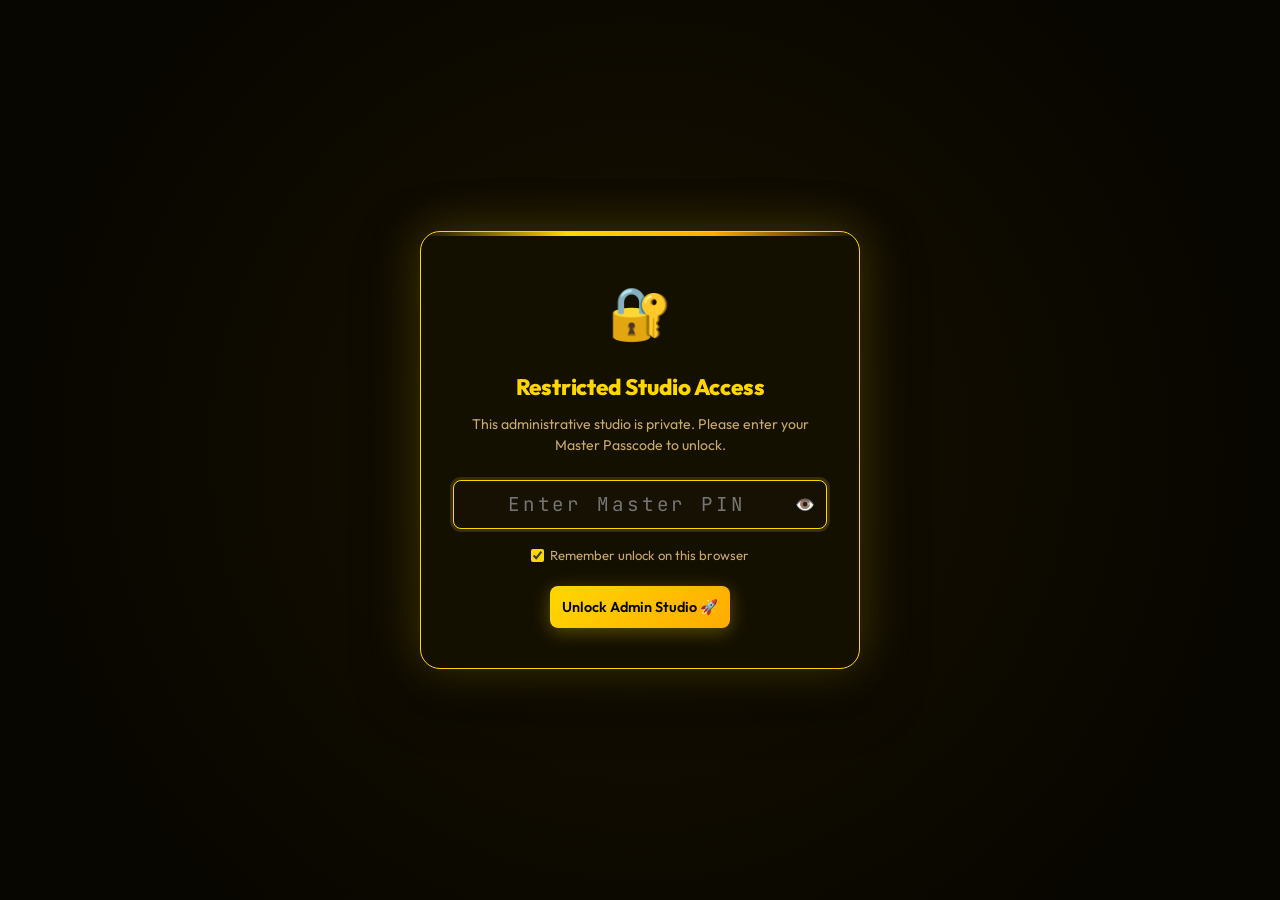
==== commit b89c2d95: "Set default Master PIN to 9081 and remove visible PIN hints" ====
--- a/admin.html
+++ b/admin.html
@@ -40,10 +40,6 @@
       </form>
 
       <div id="authErrorMsg" style="display:none; color:var(--danger); font-size:0.85rem; margin-top:0.85rem; font-weight:600;"></div>
-
-      <div style="margin-top:1.5rem; border-top:1px solid rgba(255,215,0,0.12); padding-top:0.85rem; font-size:0.78rem; color:var(--text-muted);">
-        Default PIN: <strong style="color:var(--gold-bright); font-family:var(--font-mono);">7890</strong> (Can be customized inside)
-      </div>
     </div>
   </div>
 
@@ -72,9 +68,6 @@
         </button>
         <button type="button" class="btn btn-primary btn-sm" onclick="openPushModal()" title="Commit & Push to GitHub">
           🚀 Push to GitHub
-        </button>
-        <button type="button" class="btn btn-secondary btn-sm" onclick="openChangePinModal()" title="Change Master PIN">
-          🔑 PIN
         </button>
         <button type="button" class="btn btn-danger btn-sm" onclick="lockStudio()" title="Lock Studio">
           🔒 Lock
@@ -440,38 +433,6 @@
 
   </div><!-- /#adminAppRoot -->
 
-  <!-- ===== CHANGE PIN MODAL ===== -->
-  <div class="modal-overlay" id="changePinModal">
-    <div class="modal-box">
-      <button type="button" class="modal-close" onclick="closeChangePinModal()">✕</button>
-      <div class="modal-title">🔑 Change Master PIN</div>
-      <p style="color:var(--text-secondary); font-size:0.88rem; margin-bottom:1.25rem;">
-        Update the secret passcode used to unlock this administrative studio.
-      </p>
-
-      <form id="changePinForm" onsubmit="event.preventDefault(); saveNewPin();">
-        <div class="form-group">
-          <label for="oldPinInput">Current PIN</label>
-          <input type="password" id="oldPinInput" class="form-control" placeholder="Enter current PIN" required />
-        </div>
-        <div class="form-group">
-          <label for="newPinInput">New PIN / Password</label>
-          <input type="password" id="newPinInput" class="form-control" placeholder="Enter new PIN (minimum 4 characters)" minlength="4" required />
-        </div>
-        <div class="form-group">
-          <label for="confirmPinInput">Confirm New PIN</label>
-          <input type="password" id="confirmPinInput" class="form-control" placeholder="Re-enter new PIN" minlength="4" required />
-        </div>
-        <div id="pinErrorMsg" style="display:none; color:var(--danger); font-size:0.85rem; margin-bottom:0.75rem;"></div>
-
-        <div style="display:flex; justify-content:flex-end; gap:0.75rem; margin-top:1.5rem;">
-          <button type="button" class="btn btn-secondary" onclick="closeChangePinModal()">Cancel</button>
-          <button type="submit" class="btn btn-primary">Save New PIN 💾</button>
-        </div>
-      </form>
-    </div>
-  </div>
-
   <script src="admin.js"></script>
 </body>
 </html>
